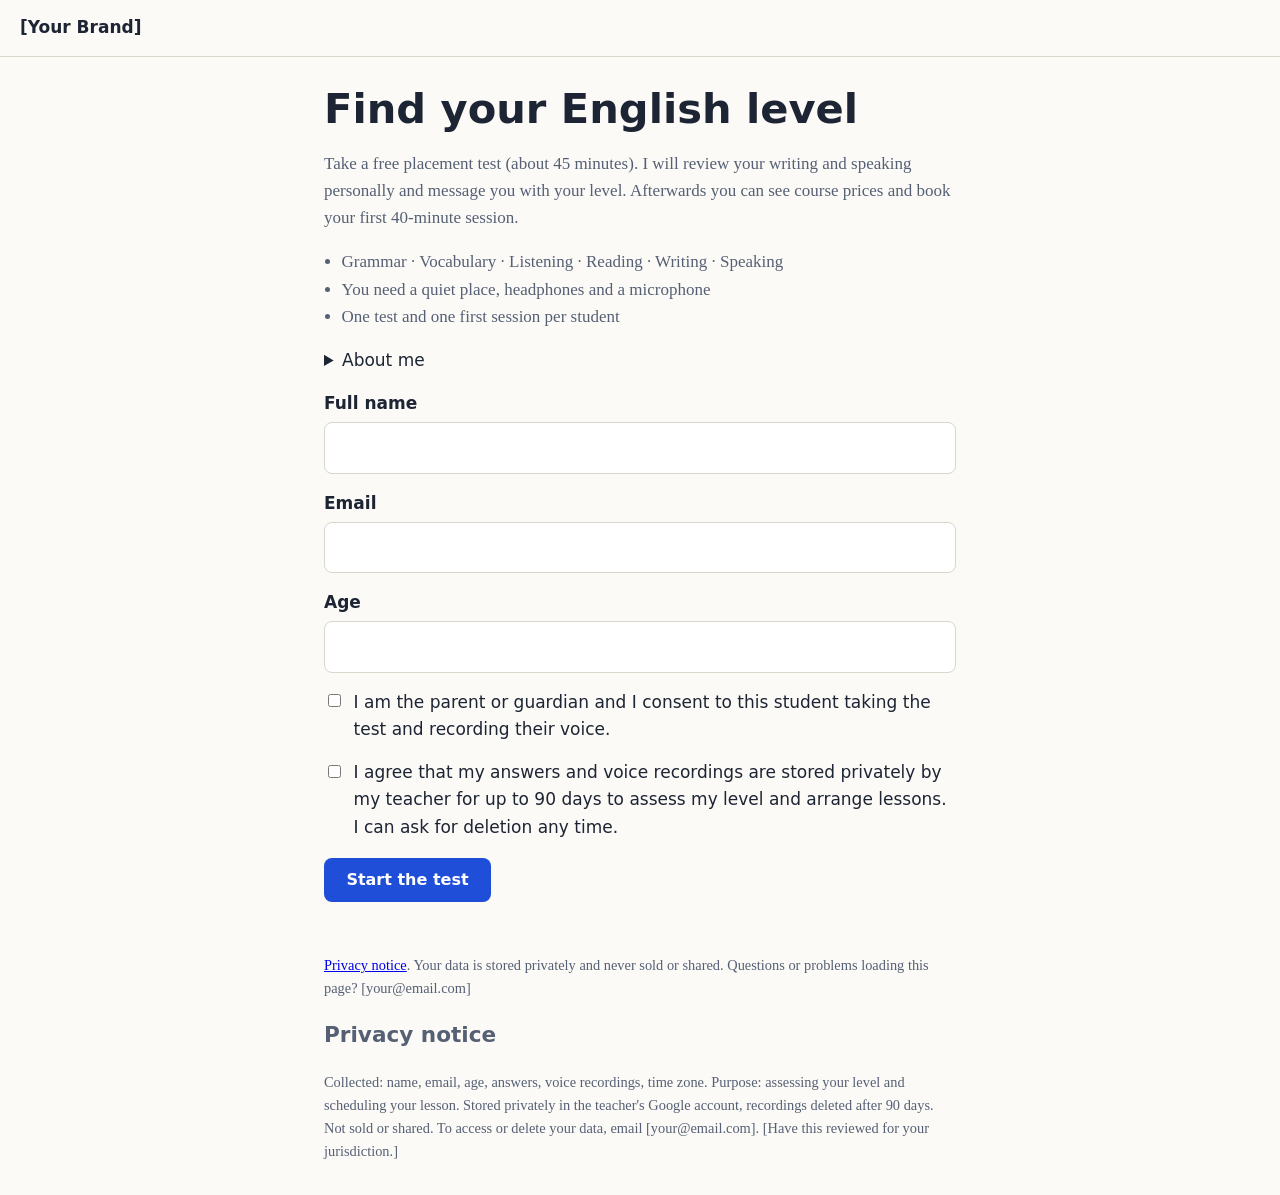
==== index.html @ 32a197d1 "Add files via upload" ====
<!doctype html>
<html lang="en"><head><meta charset="utf-8">
<meta name="viewport" content="width=device-width, initial-scale=1, viewport-fit=cover">
<meta http-equiv="Content-Security-Policy" content="default-src 'none'; script-src 'self'; style-src 'self'; img-src 'self' data:; media-src 'self' blob:; connect-src https://script.google.com https://script.googleusercontent.com; base-uri 'none'; form-action 'none'">
<meta name="referrer" content="no-referrer">
<title>[Your Brand] · English Placement Test</title>
<link rel="stylesheet" href="style.css"></head>
<body>
<header class="top"><strong>[Your Brand]</strong><span id="timer" hidden aria-live="off"></span></header>
<main id="app">

<section id="s-intro">
 <h1>Find your English level</h1>
 <p class="lead">Take a free placement test (about 45 minutes). I will review your writing and speaking personally and message you with your level. Afterwards you can see course prices and book your first 40-minute session.</p>
 <ul class="meta"><li>Grammar · Vocabulary · Listening · Reading · Writing · Speaking</li><li>You need a quiet place, headphones and a microphone</li><li>One test and one first session per student</li></ul>
 <details><summary>About me</summary><p>[Your short bio. Full resume coming soon.]</p><p><a href="resume.html">View my resume</a></p></details>
 <form id="f-start" novalidate>
  <label>Full name<input id="name" required maxlength="80" autocomplete="name"></label>
  <label>Email<input id="email" type="email" required maxlength="120" autocomplete="email"></label>
  <label>Age<input id="age" type="number" min="13" max="99" required inputmode="numeric"></label>
  <label id="guardian-row" hidden class="check"><input type="checkbox" id="guardian"> I am the parent or guardian and I consent to this student taking the test and recording their voice.</label>
  <label class="check"><input type="checkbox" id="consent" required> I agree that my answers and voice recordings are stored privately by my teacher for up to 90 days to assess my level and arrange lessons. I can ask for deletion any time.</label>
  <label class="hp">Leave this empty<input id="hp" tabindex="-1" autocomplete="off"></label>
  <p id="err-start" class="err" role="alert"></p>
  <button class="btn" type="submit">Start the test</button>
 </form>
</section>

<section id="s-test" hidden>
 <p id="progress" class="prog"></p>
 <h2 id="sec-title"></h2>
 <div id="sec-body"></div>
 <div class="nav"><button class="btn ghost" id="prev">Back</button><button class="btn" id="next">Next</button></div>
 <p id="err-test" class="err" role="alert"></p>
</section>

<section id="s-done" hidden>
 <h2>Thank you!</h2>
 <p class="lead">Your test was sent. I will review your writing and speaking and message you with your level by email.</p>
 <p>You can already see the courses and book your first session.</p>
 <button class="btn" id="to-book">See courses and book</button>
</section>

<section id="s-book" hidden>
 <h2>Courses and first session</h2>
 <div id="pricing" class="card"></div>
 <h2>Choose your first session (40 min)</h2>
 <p id="tzinfo" class="lead"></p>
 <div id="slots" class="slots"></div>
 <p id="err-book" class="err" role="alert"></p>
 <p id="booked" class="ok" role="status"></p>
</section>
</main>
<footer><p><a href="#privacy">Privacy notice</a>. Your data is stored privately and never sold or shared. Questions or problems loading this page? [your@email.com]</p><h2 id="privacy">Privacy notice</h2><p>Collected: name, email, age, answers, voice recordings, time zone. Purpose: assessing your level and scheduling your lesson. Stored privately in the teacher's Google account, recordings deleted after 90 days. Not sold or shared. To access or delete your data, email [your@email.com]. [Have this reviewed for your jurisdiction.]</p></footer>
<script src="app.js" defer></script>
</body></html>
---- style.css ----
:root{--bg:#fbfaf7;--ink:#1d2433;--mut:#566074;--acc:#1f4fd8;--acc-ink:#fff;--line:#d9d6cc;--card:#fff;--bad:#b3261e;--ok:#17653a;color-scheme:light dark}
@media(prefers-color-scheme:dark){:root{--bg:#14171f;--ink:#eef0f5;--mut:#aab2c3;--acc:#8fb0ff;--acc-ink:#0b1020;--line:#323847;--card:#1b1f2a;--bad:#ff9a92;--ok:#7be0a3}}
*{box-sizing:border-box}html{padding-top:env(safe-area-inset-top,0)}
body{margin:0;background:var(--bg);color:var(--ink);font:1.0625rem/1.6 Georgia,"Times New Roman",serif}
main{max-width:42rem;margin:0 auto;padding:1.25rem}
h1,h2,.btn,label,.top,.prog,summary{font-family:system-ui,-apple-system,"Segoe UI",sans-serif}
h1{font-size:clamp(1.8rem,5vw,2.6rem);line-height:1.15;margin:.5rem 0}
.lead{color:var(--mut)}
.top{display:flex;justify-content:space-between;padding:.9rem 1.25rem;border-bottom:1px solid var(--line);position:sticky;top:0;background:var(--bg)}
#timer{font-variant-numeric:tabular-nums;font-weight:600}
label{display:block;margin:1rem 0;font-weight:600}
input:not([type=checkbox]):not([type=radio]),textarea{display:block;width:100%;margin-top:.3rem;padding:.7rem;font:inherit;color:var(--ink);background:var(--card);border:1px solid var(--line);border-radius:8px}
textarea{min-height:12rem}
.check{font-weight:400;display:flex;gap:.6rem;align-items:flex-start}.check input{margin-top:.35rem}
.btn{background:var(--acc);color:var(--acc-ink);border:0;border-radius:8px;padding:.8rem 1.4rem;font-size:1rem;font-weight:600;cursor:pointer;min-height:44px}
.btn.ghost{background:transparent;color:var(--ink);border:1px solid var(--line)}.btn:disabled{opacity:.5}
:focus-visible{outline:3px solid var(--acc);outline-offset:2px}
.nav{display:flex;justify-content:space-between;margin-top:1.5rem}
.opt{display:flex;gap:.6rem;padding:.7rem;border:1px solid var(--line);border-radius:8px;margin:.4rem 0;background:var(--card);font-weight:400}
.q{margin:1.5rem 0}.prog{color:var(--mut);margin:0}
.err{color:var(--bad)}.ok{color:var(--ok);font-weight:600}
.card{background:var(--card);border:1px solid var(--line);border-radius:12px;padding:1rem 1.25rem}
.slots{display:grid;grid-template-columns:repeat(auto-fill,minmax(11rem,1fr));gap:.6rem}
.slots .btn{background:var(--card);color:var(--ink);border:1px solid var(--acc)}
.meta{color:var(--mut);padding-left:1.1rem}.hp{position:absolute;left:-9999px}
footer{max-width:42rem;margin:2rem auto;padding:0 1.25rem;color:var(--mut);font-size:.9rem}
.rec{display:flex;gap:.6rem;align-items:center;flex-wrap:wrap}
@media(prefers-reduced-motion:no-preference){.btn{transition:opacity .15s}}
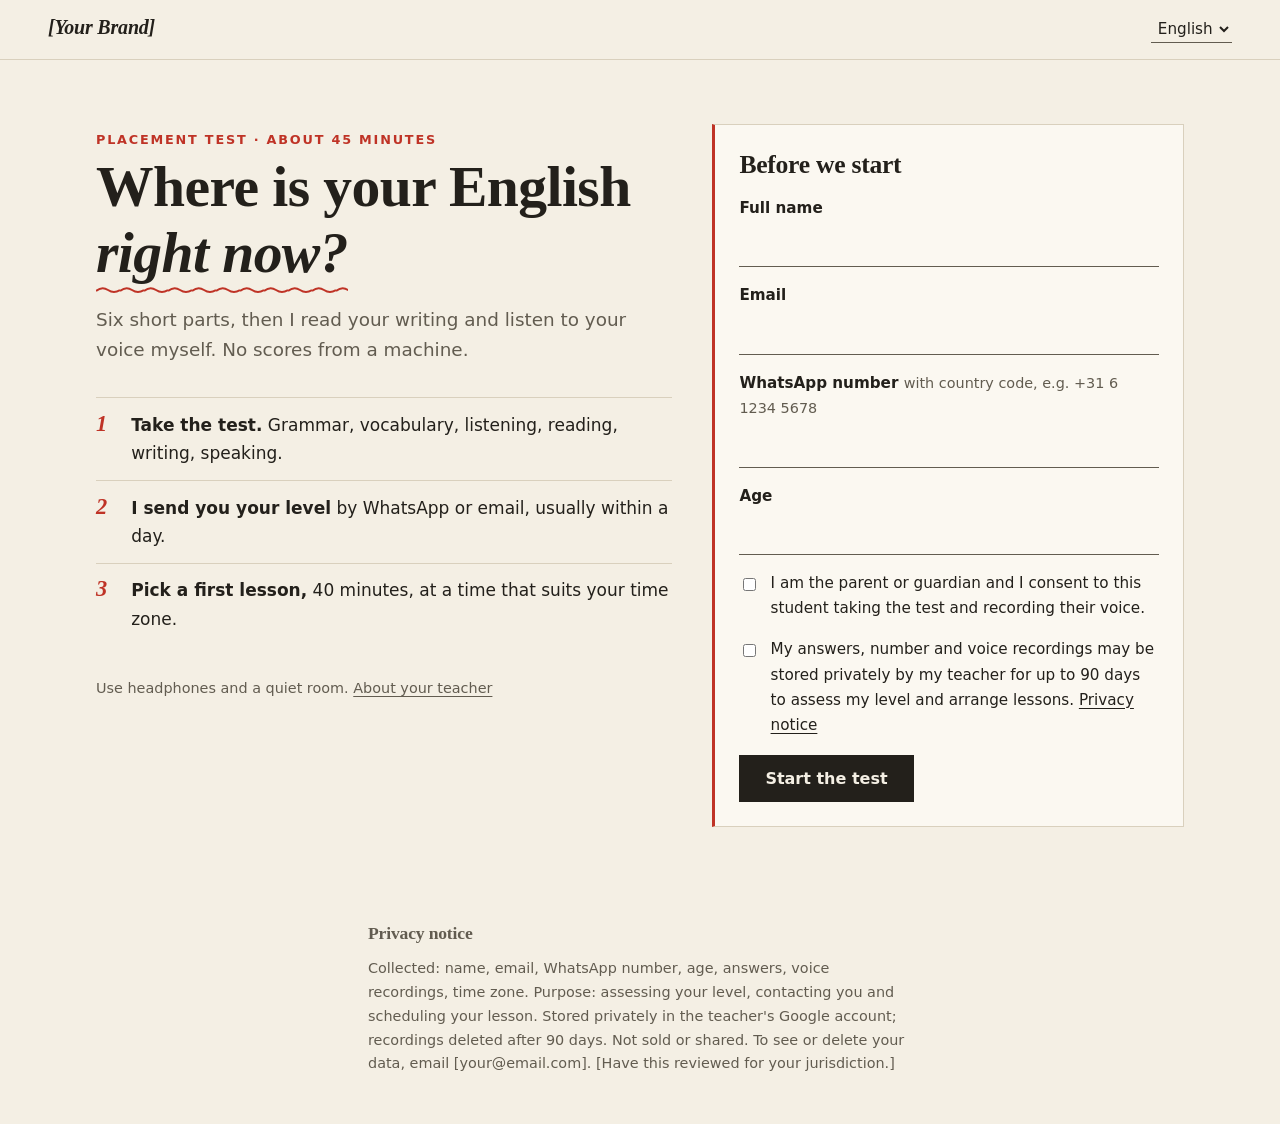
==== commit f37dafc1: "Add files via upload" ====
--- a/index.html
+++ b/index.html
@@ -3,54 +3,66 @@
 <meta name="viewport" content="width=device-width, initial-scale=1, viewport-fit=cover">
 <meta http-equiv="Content-Security-Policy" content="default-src 'none'; script-src 'self'; style-src 'self'; img-src 'self' data:; media-src 'self' blob:; connect-src https://script.google.com https://script.googleusercontent.com; base-uri 'none'; form-action 'none'">
 <meta name="referrer" content="no-referrer">
-<title>[Your Brand] · English Placement Test</title>
+<title>[Your Brand] · English placement test</title>
 <link rel="stylesheet" href="style.css"></head>
 <body>
-<header class="top"><strong>[Your Brand]</strong><span id="timer" hidden aria-live="off"></span></header>
+<header class="top"><a class="brand" href="index.html">[Your Brand]</a><span class="tools"><select id="lang" aria-label="Language / Dil / اللغة / زبان"><option value="en">English</option><option value="tr">Türkçe</option><option value="ar">العربية</option><option value="fa">فارسی</option></select><span id="timer" hidden></span></span></header>
 <main id="app">
 
-<section id="s-intro">
- <h1>Find your English level</h1>
- <p class="lead">Take a free placement test (about 45 minutes). I will review your writing and speaking personally and message you with your level. Afterwards you can see course prices and book your first 40-minute session.</p>
- <ul class="meta"><li>Grammar · Vocabulary · Listening · Reading · Writing · Speaking</li><li>You need a quiet place, headphones and a microphone</li><li>One test and one first session per student</li></ul>
- <details><summary>About me</summary><p>[Your short bio. Full resume coming soon.]</p><p><a href="resume.html">View my resume</a></p></details>
- <form id="f-start" novalidate>
-  <label>Full name<input id="name" required maxlength="80" autocomplete="name"></label>
-  <label>Email<input id="email" type="email" required maxlength="120" autocomplete="email"></label>
-  <label>Age<input id="age" type="number" min="13" max="99" required inputmode="numeric"></label>
-  <label id="guardian-row" hidden class="check"><input type="checkbox" id="guardian"> I am the parent or guardian and I consent to this student taking the test and recording their voice.</label>
-  <label class="check"><input type="checkbox" id="consent" required> I agree that my answers and voice recordings are stored privately by my teacher for up to 90 days to assess my level and arrange lessons. I can ask for deletion any time.</label>
+<section id="s-intro" class="split">
+ <div class="side">
+  <p class="eyebrow" data-i18n="eyebrow">Placement test · about 45 minutes</p>
+  <h1><span data-i18n="h1a">Where is your English</span> <span class="mark" data-i18n="h1b">right now?</span></h1>
+  <p class="lead" data-i18n="lead">Six short parts, then I read your writing and listen to your voice myself. No scores from a machine.</p>
+  <ol class="steps">
+   <li><div><b data-i18n="st1a">Take the test.</b> <span data-i18n="st1b">Grammar, vocabulary, listening, reading, writing, speaking.</span></div></li>
+   <li><div><b data-i18n="st2a">I send you your level</b> <span data-i18n="st2b">by WhatsApp or email, usually within a day.</span></div></li>
+   <li><div><b data-i18n="st3a">Pick a first lesson,</b> <span data-i18n="st3b">40 minutes, at a time that suits your time zone.</span></div></li>
+  </ol>
+  <p class="small"><span data-i18n="tips">Use headphones and a quiet room.</span> <a href="resume.html" data-i18n="aboutLink">About your teacher</a></p>
+ </div>
+ <form id="f-start" class="sheet" novalidate>
+  <h2 data-i18n="before">Before we start</h2>
+  <label><span data-i18n="lName">Full name</span><input id="name" required maxlength="80" autocomplete="name"></label>
+  <label><span data-i18n="lEmail">Email</span><input id="email" type="email" required maxlength="120" autocomplete="email"></label>
+  <label><span data-i18n="lPhone">WhatsApp number</span> <span class="hint" data-i18n="hPhone">with country code, e.g. +31 6 1234 5678</span><input id="phone" type="tel" required maxlength="25" autocomplete="tel"></label>
+  <label><span data-i18n="lAge">Age</span><input id="age" type="number" min="13" max="99" required inputmode="numeric"></label>
+  <label id="guardian-row" hidden class="check"><input type="checkbox" id="guardian"> <span data-i18n="guardian">I am the parent or guardian and I consent to this student taking the test and recording their voice.</span></label>
+  <label class="check"><input type="checkbox" id="consent" required> <span><span data-i18n="consent">My answers, number and voice recordings may be stored privately by my teacher for up to 90 days to assess my level and arrange lessons.</span> <a href="#privacy" data-i18n="privLink">Privacy notice</a></span></label>
   <label class="hp">Leave this empty<input id="hp" tabindex="-1" autocomplete="off"></label>
   <p id="err-start" class="err" role="alert"></p>
-  <button class="btn" type="submit">Start the test</button>
+  <button class="btn" type="submit" data-i18n="start">Start the test</button>
  </form>
 </section>
 
-<section id="s-test" hidden>
- <p id="progress" class="prog"></p>
+<section id="s-test" hidden class="narrow">
+ <p id="progress" class="stamp"></p>
  <h2 id="sec-title"></h2>
  <div id="sec-body"></div>
- <div class="nav"><button class="btn ghost" id="prev">Back</button><button class="btn" id="next">Next</button></div>
+ <div class="nav"><button class="btn ghost" id="prev" data-i18n="back">Back</button><button class="btn" id="next" data-i18n="next">Next</button></div>
  <p id="err-test" class="err" role="alert"></p>
 </section>
 
-<section id="s-done" hidden>
- <h2>Thank you!</h2>
- <p class="lead">Your test was sent. I will review your writing and speaking and message you with your level by email.</p>
- <p>You can already see the courses and book your first session.</p>
- <button class="btn" id="to-book">See courses and book</button>
+<section id="s-done" hidden class="narrow">
+ <p class="eyebrow" data-i18n="doneEy">Test received</p>
+ <h2 data-i18n="doneH">Thank you. I'll take it from here.</h2>
+ <p class="lead" data-i18n="doneP">I'll read your writing and listen to your recordings, then message you your level. You can already see the courses and book your first lesson.</p>
+ <button class="btn" id="to-book" data-i18n="toBook">See courses and book</button>
 </section>
 
-<section id="s-book" hidden>
- <h2>Courses and first session</h2>
- <div id="pricing" class="card"></div>
- <h2>Choose your first session (40 min)</h2>
- <p id="tzinfo" class="lead"></p>
- <div id="slots" class="slots"></div>
+<section id="s-book" hidden class="narrow">
+ <p class="eyebrow" data-i18n="bookEy">One first lesson per student</p>
+ <h2 data-i18n="bookH1">Courses</h2>
+ <div id="pricing" class="prices"></div>
+ <h2><span data-i18n="bookH2">Pick your first lesson</span> <span class="hint" data-i18n="hMin">40 minutes</span></h2>
+ <p id="tzinfo" class="small"></p>
+ <div id="slots"></div>
+ <div id="confirm" hidden class="sheet"><p id="confirm-t"></p><button class="btn" id="confirm-b" data-i18n="confirmB">Confirm booking</button> <button class="btn ghost" id="confirm-c" data-i18n="confirmC">Choose another</button></div>
  <p id="err-book" class="err" role="alert"></p>
  <p id="booked" class="ok" role="status"></p>
 </section>
 </main>
-<footer><p><a href="#privacy">Privacy notice</a>. Your data is stored privately and never sold or shared. Questions or problems loading this page? [your@email.com]</p><h2 id="privacy">Privacy notice</h2><p>Collected: name, email, age, answers, voice recordings, time zone. Purpose: assessing your level and scheduling your lesson. Stored privately in the teacher's Google account, recordings deleted after 90 days. Not sold or shared. To access or delete your data, email [your@email.com]. [Have this reviewed for your jurisdiction.]</p></footer>
+<footer><h2 id="privacy" data-i18n="privH">Privacy notice</h2><p data-i18n="privP">Collected: name, email, WhatsApp number, age, answers, voice recordings, time zone. Purpose: assessing your level, contacting you and scheduling your lesson. Stored privately in the teacher's Google account; recordings deleted after 90 days. Not sold or shared. To see or delete your data, email [your@email.com]. [Have this reviewed for your jurisdiction.]</p></footer>
+<script src="i18n.js" defer></script>
 <script src="app.js" defer></script>
 </body></html>
--- a/style.css
+++ b/style.css
@@ -1,28 +1,62 @@
-:root{--bg:#fbfaf7;--ink:#1d2433;--mut:#566074;--acc:#1f4fd8;--acc-ink:#fff;--line:#d9d6cc;--card:#fff;--bad:#b3261e;--ok:#17653a;color-scheme:light dark}
-@media(prefers-color-scheme:dark){:root{--bg:#14171f;--ink:#eef0f5;--mut:#aab2c3;--acc:#8fb0ff;--acc-ink:#0b1020;--line:#323847;--card:#1b1f2a;--bad:#ff9a92;--ok:#7be0a3}}
+:root{--paper:#f4efe4;--sheet:#fbf8f1;--ink:#23201b;--mut:#625c50;--line:#d9d0bd;--red:#bf3326;--btn:#23201b;--btn-ink:#f4efe4;--ok:#1f6a3d;color-scheme:light dark;
+--serif:"Iowan Old Style","Palatino Linotype",Palatino,"Book Antiqua",Georgia,serif;--sans:system-ui,-apple-system,"Segoe UI",Roboto,sans-serif}
+@media(prefers-color-scheme:dark){:root{--paper:#1a1915;--sheet:#23211c;--ink:#ece6d6;--mut:#aaa291;--line:#3a372f;--red:#ff8a7a;--btn:#ece6d6;--btn-ink:#1a1915;--ok:#7be0a3}}
 *{box-sizing:border-box}html{padding-top:env(safe-area-inset-top,0)}
-body{margin:0;background:var(--bg);color:var(--ink);font:1.0625rem/1.6 Georgia,"Times New Roman",serif}
-main{max-width:42rem;margin:0 auto;padding:1.25rem}
-h1,h2,.btn,label,.top,.prog,summary{font-family:system-ui,-apple-system,"Segoe UI",sans-serif}
-h1{font-size:clamp(1.8rem,5vw,2.6rem);line-height:1.15;margin:.5rem 0}
-.lead{color:var(--mut)}
-.top{display:flex;justify-content:space-between;padding:.9rem 1.25rem;border-bottom:1px solid var(--line);position:sticky;top:0;background:var(--bg)}
-#timer{font-variant-numeric:tabular-nums;font-weight:600}
-label{display:block;margin:1rem 0;font-weight:600}
-input:not([type=checkbox]):not([type=radio]),textarea{display:block;width:100%;margin-top:.3rem;padding:.7rem;font:inherit;color:var(--ink);background:var(--card);border:1px solid var(--line);border-radius:8px}
-textarea{min-height:12rem}
-.check{font-weight:400;display:flex;gap:.6rem;align-items:flex-start}.check input{margin-top:.35rem}
-.btn{background:var(--acc);color:var(--acc-ink);border:0;border-radius:8px;padding:.8rem 1.4rem;font-size:1rem;font-weight:600;cursor:pointer;min-height:44px}
-.btn.ghost{background:transparent;color:var(--ink);border:1px solid var(--line)}.btn:disabled{opacity:.5}
-:focus-visible{outline:3px solid var(--acc);outline-offset:2px}
-.nav{display:flex;justify-content:space-between;margin-top:1.5rem}
-.opt{display:flex;gap:.6rem;padding:.7rem;border:1px solid var(--line);border-radius:8px;margin:.4rem 0;background:var(--card);font-weight:400}
-.q{margin:1.5rem 0}.prog{color:var(--mut);margin:0}
-.err{color:var(--bad)}.ok{color:var(--ok);font-weight:600}
-.card{background:var(--card);border:1px solid var(--line);border-radius:12px;padding:1rem 1.25rem}
-.slots{display:grid;grid-template-columns:repeat(auto-fill,minmax(11rem,1fr));gap:.6rem}
-.slots .btn{background:var(--card);color:var(--ink);border:1px solid var(--acc)}
-.meta{color:var(--mut);padding-left:1.1rem}.hp{position:absolute;left:-9999px}
-footer{max-width:42rem;margin:2rem auto;padding:0 1.25rem;color:var(--mut);font-size:.9rem}
-.rec{display:flex;gap:.6rem;align-items:center;flex-wrap:wrap}
-@media(prefers-reduced-motion:no-preference){.btn{transition:opacity .15s}}
+body{margin:0;background:var(--paper);color:var(--ink);font:1.0625rem/1.65 var(--sans)}
+h1,h2,h3,.brand{font-family:var(--serif);font-weight:600;line-height:1.15;letter-spacing:-.01em}
+h1{font-size:clamp(2.2rem,6vw,3.6rem);margin:.4rem 0 1rem}h2{font-size:1.6rem;margin:2rem 0 .6rem}h3{font-size:1.1rem;margin:1.4rem 0 .4rem}
+a{color:inherit;text-underline-offset:3px}
+.top{display:flex;justify-content:space-between;align-items:baseline;padding:1rem clamp(1rem,4vw,3rem);border-bottom:1px solid var(--line);position:sticky;top:0;background:var(--paper);z-index:5}
+.brand{font-size:1.25rem;text-decoration:none;font-style:italic}
+#timer{font:600 1.1rem var(--serif);font-variant-numeric:tabular-nums;border-bottom:2px solid var(--red)}
+main{padding:clamp(1.25rem,4vw,3rem)}.narrow{max-width:40rem;margin:0 auto}
+.split{display:grid;gap:2.5rem;max-width:68rem;margin:0 auto}
+@media(min-width:56rem){.split{grid-template-columns:1.1fr .9fr;align-items:start}.side{padding-top:1.5rem}}
+.eyebrow{font:600 .8rem var(--sans);letter-spacing:.14em;text-transform:uppercase;color:var(--red);margin:0}
+.mark{font-style:italic;background:url("data:image/svg+xml,%3Csvg xmlns='http://www.w3.org/2000/svg' width='24' height='8'%3E%3Cpath d='M0 5 Q6 0 12 4 T24 4' fill='none' stroke='%23bf3326' stroke-width='2'/%3E%3C/svg%3E") repeat-x 0 100%;padding-bottom:.18em}
+.lead{font-size:1.15rem;color:var(--mut);max-width:34rem}.small,.hint{font-size:.9rem;color:var(--mut);font-weight:400}
+.steps{list-style:none;counter-reset:s;padding:0;margin:2rem 0}
+.steps li{counter-increment:s;display:grid;grid-template-columns:2.2rem 1fr;padding:.8rem 0;border-top:1px solid var(--line)}
+.steps li:before{content:counter(s);font:italic 600 1.4rem var(--serif);color:var(--red)}
+.sheet{background:var(--sheet);border:1px solid var(--line);border-inline-start:3px solid var(--red);padding:1.25rem 1.5rem 1.5rem;margin-top:1rem}
+.sheet h2{margin-top:.3rem}
+label{display:block;margin:1rem 0;font-weight:600;font-size:.95rem}
+input:not([type=checkbox]):not([type=radio]),textarea{display:block;width:100%;margin-top:.3rem;padding:.65rem .1rem;font:1.05rem var(--sans);color:var(--ink);background:transparent;border:0;border-bottom:1.5px solid var(--mut);border-radius:0}
+input:focus,textarea:focus{outline:none;border-bottom-color:var(--red);box-shadow:0 2px 0 var(--red)}
+textarea{min-height:15rem;line-height:2rem;padding:.2rem .5rem;border:1px solid var(--line);background:linear-gradient(transparent 1.95rem,var(--line) 1.95rem) 0 0/100% 2rem local}
+.check{display:flex;gap:.7rem;align-items:flex-start;font-weight:400}.check input{margin-top:.4rem;accent-color:var(--red)}
+.btn{font:600 1rem var(--sans);background:var(--btn);color:var(--btn-ink);border:2px solid var(--btn);padding:.75rem 1.5rem;min-height:46px;cursor:pointer}
+.btn:hover:not(:disabled){background:var(--red);border-color:var(--red);color:#fff}.btn.ghost{background:transparent;color:var(--ink);border-color:var(--line)}.btn:disabled{opacity:.45;cursor:default}
+:focus-visible{outline:3px solid var(--red);outline-offset:3px}
+.nav{display:flex;justify-content:space-between;margin-top:2rem;padding-top:1rem;border-top:1px solid var(--line)}
+.stamp{display:inline-block;font:600 .8rem var(--sans);letter-spacing:.12em;text-transform:uppercase;border:1.5px solid var(--red);color:var(--red);padding:.2rem .6rem;transform:rotate(-1.5deg);margin:0}
+.q{margin:1.8rem 0}.q>p:first-child{font-family:var(--serif);font-size:1.2rem;margin-bottom:.6rem}
+.opt{display:flex;gap:.7rem;padding:.6rem .8rem;border:1px solid var(--line);margin:.35rem 0;font-weight:400;cursor:pointer}
+.opt:has(input:checked){border-color:var(--red);background:var(--sheet)}.opt input{accent-color:var(--red)}
+.passage{border-inline-start:3px solid var(--line);padding:.2rem 1.2rem;font-family:var(--serif);font-size:1.15rem}
+.rec{display:flex;gap:.8rem;align-items:center;flex-wrap:wrap}
+.prices{border-top:2px solid var(--ink)}.prices p{margin:.5rem 0}
+.prices .row{display:flex;align-items:baseline;gap:.5rem;padding:.5rem 0}.prices .row i{flex:1;border-bottom:2px dotted var(--line)}.prices .row b{font-family:var(--serif)}
+.day{font-style:italic}.times{display:flex;flex-wrap:wrap;gap:.5rem}
+.time{font:600 1rem var(--sans);background:transparent;color:var(--ink);border:1.5px solid var(--ink);padding:.5rem .9rem;min-height:44px;cursor:pointer}
+.time:hover{background:var(--ink);color:var(--paper)}
+.err{color:var(--red);font-weight:600}.ok{color:var(--ok);font:600 1.2rem var(--serif)}
+.hp{position:absolute;left:-9999px}
+footer{max-width:40rem;margin:3rem auto;padding:0 clamp(1.25rem,4vw,3rem);color:var(--mut);font-size:.9rem}footer h2{font-size:1.1rem}
+
+.tools{display:flex;gap:1.2rem;align-items:baseline}
+select{font:.95rem var(--sans);color:var(--ink);background:transparent;border:0;border-bottom:1.5px solid var(--mut);padding:.2rem;cursor:pointer}select option{background:var(--sheet)}
+input[type=email],input[type=tel],input[type=number]{direction:ltr;text-align:start}
+html[dir=rtl]{--serif:"Noto Naskh Arabic","Segoe UI",Tahoma,system-ui,sans-serif;--sans:"Segoe UI",Tahoma,"Noto Sans Arabic",system-ui,sans-serif}
+html[dir=rtl] *{letter-spacing:0!important;font-style:normal!important}html[dir=rtl] body{line-height:1.85}
+html[dir=rtl] .stamp{transform:rotate(1.5deg)}html[dir=rtl] .eyebrow{text-transform:none}
+/* CV page */
+.cv{display:grid;gap:2.5rem;max-width:62rem;margin:0 auto}
+@media(min-width:50rem){.cv{grid-template-columns:16rem 1fr;align-items:start}#cv-side{position:sticky;top:5rem}}
+.photo{width:9rem;height:9rem;object-fit:cover;border:1px solid var(--line);margin-bottom:1rem}
+#cv-side h1{font-size:2rem;margin:.2rem 0}.contact{list-style:none;padding:0;margin:0 0 1.5rem}.contact li{padding:.15rem 0;overflow-wrap:anywhere;direction:ltr;text-align:start}
+.cvh{font:600 .8rem var(--sans);letter-spacing:.14em;text-transform:uppercase;color:var(--red);margin:2rem 0 .6rem}#cv-main .cvh:first-child{margin-top:0}
+.item{padding:.9rem 0;border-top:1px solid var(--line)}.item p{margin:.2rem 0}.it-title{font:600 1.2rem var(--serif)}.it-meta{color:var(--mut);font-size:.95rem}
+.tags{list-style:none;padding:0;margin:0;display:flex;flex-wrap:wrap;gap:.2rem .6rem}.tags li+li:before{content:"/";color:var(--red);margin-inline-end:.6rem}
+a.btn{display:inline-block;text-decoration:none}
+html[dir=rtl] .cvh{text-transform:none}
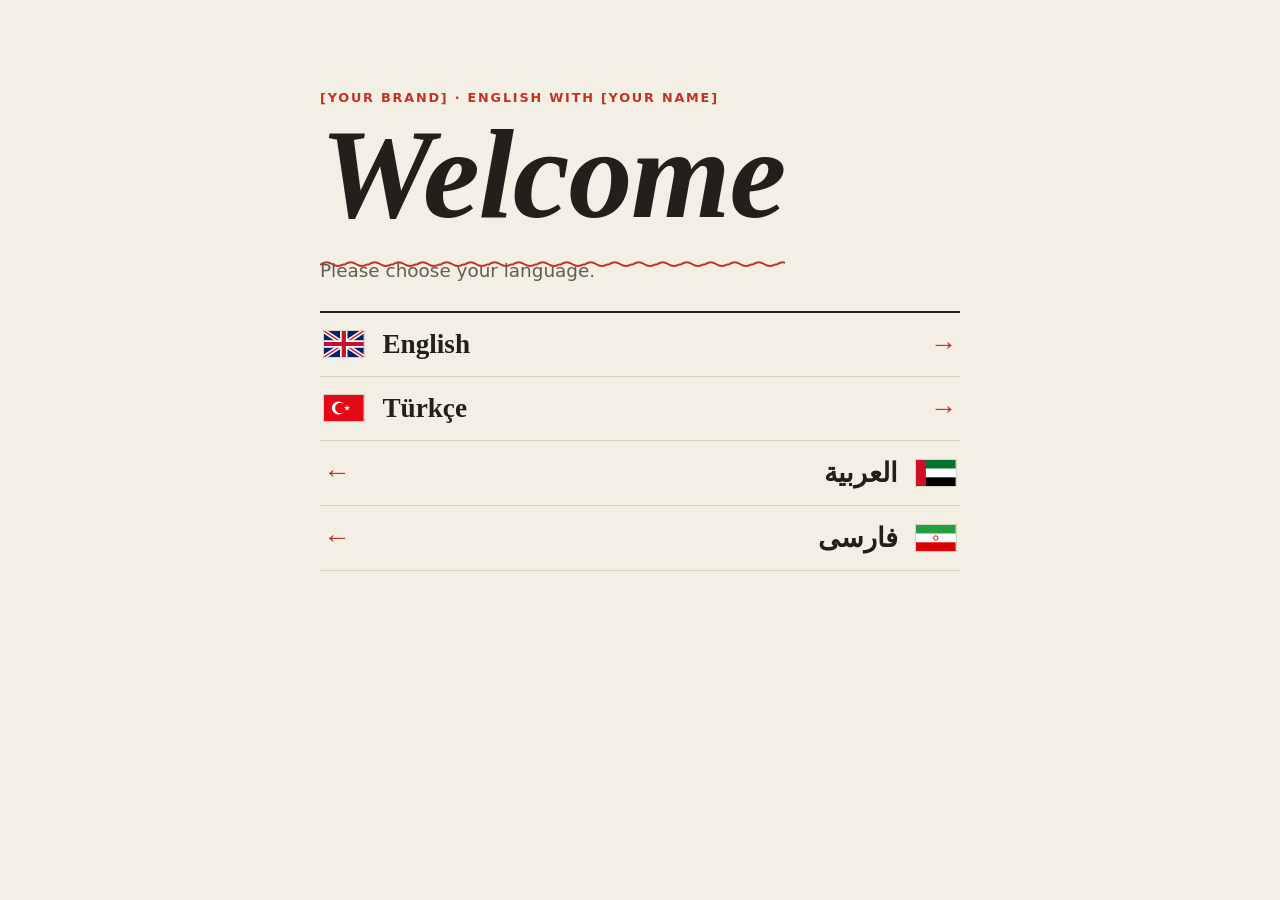
==== commit e444f0d1: "Add files via upload" ====
--- a/index.html
+++ b/index.html
@@ -1,68 +1,21 @@
 <!doctype html>
 <html lang="en"><head><meta charset="utf-8">
 <meta name="viewport" content="width=device-width, initial-scale=1, viewport-fit=cover">
-<meta http-equiv="Content-Security-Policy" content="default-src 'none'; script-src 'self'; style-src 'self'; img-src 'self' data:; media-src 'self' blob:; connect-src https://script.google.com https://script.googleusercontent.com; base-uri 'none'; form-action 'none'">
+<meta http-equiv="Content-Security-Policy" content="default-src 'none'; script-src 'self'; style-src 'self'; img-src 'self' data:; base-uri 'none'; form-action 'none'">
 <meta name="referrer" content="no-referrer">
-<title>[Your Brand] · English placement test</title>
+<title>Welcome · [Your Brand]</title>
 <link rel="stylesheet" href="style.css"></head>
 <body>
-<header class="top"><a class="brand" href="index.html">[Your Brand]</a><span class="tools"><select id="lang" aria-label="Language / Dil / اللغة / زبان"><option value="en">English</option><option value="tr">Türkçe</option><option value="ar">العربية</option><option value="fa">فارسی</option></select><span id="timer" hidden></span></span></header>
-<main id="app">
-
-<section id="s-intro" class="split">
- <div class="side">
-  <p class="eyebrow" data-i18n="eyebrow">Placement test · about 45 minutes</p>
-  <h1><span data-i18n="h1a">Where is your English</span> <span class="mark" data-i18n="h1b">right now?</span></h1>
-  <p class="lead" data-i18n="lead">Six short parts, then I read your writing and listen to your voice myself. No scores from a machine.</p>
-  <ol class="steps">
-   <li><div><b data-i18n="st1a">Take the test.</b> <span data-i18n="st1b">Grammar, vocabulary, listening, reading, writing, speaking.</span></div></li>
-   <li><div><b data-i18n="st2a">I send you your level</b> <span data-i18n="st2b">by WhatsApp or email, usually within a day.</span></div></li>
-   <li><div><b data-i18n="st3a">Pick a first lesson,</b> <span data-i18n="st3b">40 minutes, at a time that suits your time zone.</span></div></li>
-  </ol>
-  <p class="small"><span data-i18n="tips">Use headphones and a quiet room.</span> <a href="resume.html" data-i18n="aboutLink">About your teacher</a></p>
- </div>
- <form id="f-start" class="sheet" novalidate>
-  <h2 data-i18n="before">Before we start</h2>
-  <label><span data-i18n="lName">Full name</span><input id="name" required maxlength="80" autocomplete="name"></label>
-  <label><span data-i18n="lEmail">Email</span><input id="email" type="email" required maxlength="120" autocomplete="email"></label>
-  <label><span data-i18n="lPhone">WhatsApp number</span> <span class="hint" data-i18n="hPhone">with country code, e.g. +31 6 1234 5678</span><input id="phone" type="tel" required maxlength="25" autocomplete="tel"></label>
-  <label><span data-i18n="lAge">Age</span><input id="age" type="number" min="13" max="99" required inputmode="numeric"></label>
-  <label id="guardian-row" hidden class="check"><input type="checkbox" id="guardian"> <span data-i18n="guardian">I am the parent or guardian and I consent to this student taking the test and recording their voice.</span></label>
-  <label class="check"><input type="checkbox" id="consent" required> <span><span data-i18n="consent">My answers, number and voice recordings may be stored privately by my teacher for up to 90 days to assess my level and arrange lessons.</span> <a href="#privacy" data-i18n="privLink">Privacy notice</a></span></label>
-  <label class="hp">Leave this empty<input id="hp" tabindex="-1" autocomplete="off"></label>
-  <p id="err-start" class="err" role="alert"></p>
-  <button class="btn" type="submit" data-i18n="start">Start the test</button>
- </form>
-</section>
-
-<section id="s-test" hidden class="narrow">
- <p id="progress" class="stamp"></p>
- <h2 id="sec-title"></h2>
- <div id="sec-body"></div>
- <div class="nav"><button class="btn ghost" id="prev" data-i18n="back">Back</button><button class="btn" id="next" data-i18n="next">Next</button></div>
- <p id="err-test" class="err" role="alert"></p>
-</section>
-
-<section id="s-done" hidden class="narrow">
- <p class="eyebrow" data-i18n="doneEy">Test received</p>
- <h2 data-i18n="doneH">Thank you. I'll take it from here.</h2>
- <p class="lead" data-i18n="doneP">I'll read your writing and listen to your recordings, then message you your level. You can already see the courses and book your first lesson.</p>
- <button class="btn" id="to-book" data-i18n="toBook">See courses and book</button>
-</section>
-
-<section id="s-book" hidden class="narrow">
- <p class="eyebrow" data-i18n="bookEy">One first lesson per student</p>
- <h2 data-i18n="bookH1">Courses</h2>
- <div id="pricing" class="prices"></div>
- <h2><span data-i18n="bookH2">Pick your first lesson</span> <span class="hint" data-i18n="hMin">40 minutes</span></h2>
- <p id="tzinfo" class="small"></p>
- <div id="slots"></div>
- <div id="confirm" hidden class="sheet"><p id="confirm-t"></p><button class="btn" id="confirm-b" data-i18n="confirmB">Confirm booking</button> <button class="btn ghost" id="confirm-c" data-i18n="confirmC">Choose another</button></div>
- <p id="err-book" class="err" role="alert"></p>
- <p id="booked" class="ok" role="status"></p>
-</section>
+<main class="welcome">
+ <p class="eyebrow">[Your Brand] · English with [Your Name]</p>
+ <h1><span class="mark">Welcome</span></h1>
+ <p class="lead">Please choose your language.</p>
+ <ul class="langs">
+  <li lang="en"><a href="home.html" data-lang="en"><svg class="flag" viewBox="0 0 30 20" preserveAspectRatio="none" aria-hidden="true"><rect width="30" height="20" fill="#012169"/><path d="M0 0L30 20M30 0L0 20" stroke="#fff" stroke-width="3.4"/><path d="M0 0L30 20M30 0L0 20" stroke="#C8102E" stroke-width="1.1"/><path d="M15 0V20M0 10H30" stroke="#fff" stroke-width="5.6"/><path d="M15 0V20M0 10H30" stroke="#C8102E" stroke-width="3.2"/></svg><span>English</span></a></li>
+  <li lang="tr"><a href="home.html" data-lang="tr"><svg class="flag" viewBox="0 0 30 20" preserveAspectRatio="none" aria-hidden="true"><rect width="30" height="20" fill="#E30A17"/><circle cx="11" cy="10" r="5" fill="#fff"/><circle cx="12.4" cy="10" r="4" fill="#E30A17"/><polygon fill="#fff" points="17.5,7.6 18.06,9.24 19.78,9.26 18.4,10.29 18.91,11.94 17.5,10.95 16.09,11.94 16.6,10.29 15.22,9.26 16.94,9.24"/></svg><span>Türkçe</span></a></li>
+  <li lang="ar" dir="rtl"><a href="home.html" data-lang="ar"><svg class="flag" viewBox="0 0 30 20" preserveAspectRatio="none" aria-hidden="true"><rect width="30" height="6.67" fill="#00732F"/><rect y="6.67" width="30" height="6.67" fill="#fff"/><rect y="13.33" width="30" height="6.67" fill="#000"/><rect width="7.5" height="20" fill="#CE1126"/></svg><span>العربية</span></a></li>
+  <li lang="fa" dir="rtl"><a href="home.html" data-lang="fa"><svg class="flag" viewBox="0 0 30 20" preserveAspectRatio="none" aria-hidden="true"><rect width="30" height="6.67" fill="#239F40"/><rect y="6.67" width="30" height="6.67" fill="#fff"/><rect y="13.33" width="30" height="6.67" fill="#DA0000"/><circle cx="15" cy="10" r="1.7" fill="none" stroke="#DA0000" stroke-width=".7"/></svg><span>فارسی</span></a></li>
+ </ul>
 </main>
-<footer><h2 id="privacy" data-i18n="privH">Privacy notice</h2><p data-i18n="privP">Collected: name, email, WhatsApp number, age, answers, voice recordings, time zone. Purpose: assessing your level, contacting you and scheduling your lesson. Stored privately in the teacher's Google account; recordings deleted after 90 days. Not sold or shared. To see or delete your data, email [your@email.com]. [Have this reviewed for your jurisdiction.]</p></footer>
-<script src="i18n.js" defer></script>
-<script src="app.js" defer></script>
-</body></html>
+<script src="welcome.js" defer></script>
+</body></html>
--- a/style.css
+++ b/style.css
@@ -60,3 +60,26 @@
 .tags{list-style:none;padding:0;margin:0;display:flex;flex-wrap:wrap;gap:.2rem .6rem}.tags li+li:before{content:"/";color:var(--red);margin-inline-end:.6rem}
 a.btn{display:inline-block;text-decoration:none}
 html[dir=rtl] .cvh{text-transform:none}
+/* Procedural pages */
+.sr{position:absolute;left:-9999px}.row{display:flex;gap:1.2rem;align-items:center;flex-wrap:wrap}
+.welcome{max-width:46rem;margin:0 auto;padding:clamp(2rem,10vh,6rem) clamp(1.25rem,4vw,3rem) 3rem}
+.welcome h1{font-size:clamp(3.4rem,15vw,8rem);line-height:1;margin:.3rem 0 .6rem}
+.greets{font:italic 1.5rem var(--serif);color:var(--mut);margin:0 0 2rem}
+.langs{list-style:none;padding:0;margin:1.5rem 0 0;border-top:2px solid var(--ink)}
+.langs a{display:flex;justify-content:space-between;align-items:center;padding:1rem .2rem;font:600 1.7rem var(--serif);text-decoration:none;border-bottom:1px solid var(--line)}
+.langs a:after{content:"→";color:var(--red)}.langs [dir=rtl] a:after,.langs[dir=rtl] a:after,li[dir=rtl] a:after{content:"←"}
+.langs a:hover{padding-inline-start:.8rem;color:var(--red)}
+.bar{display:flex;gap:.3rem;margin:1rem 0 2rem}.bar i{flex:1;height:4px;background:var(--line)}.bar i.on{background:var(--red)}
+.big{font-size:clamp(1.7rem,5vw,2.4rem);margin:.5rem 0 1.2rem}.wiz input:not([type=checkbox]){font-size:1.5rem}
+.qtext{font:1.3rem/1.5 var(--serif);margin:1rem 0}
+/* flags + phone picker */
+.flag{width:2.6rem;height:1.75rem;border:1px solid var(--line);flex:none}
+.langs a{justify-content:flex-start;gap:1.1rem}.langs a:after{margin-inline-start:auto}
+.phonewrap{position:relative}.phone{display:flex;gap:.8rem;align-items:flex-end}.phone input{width:auto;flex:1;min-width:0;margin-top:0}
+.cc{display:flex;gap:.5rem;align-items:center;font:1.3rem var(--sans);background:transparent;color:var(--ink);border:0;border-bottom:1.5px solid var(--mut);padding:.65rem .2rem;cursor:pointer;min-height:50px;white-space:nowrap}
+.pop{position:absolute;left:0;top:100%;z-index:10;width:min(26rem,100%);background:var(--sheet);border:1px solid var(--ink)}
+.pop input{width:100%;margin:0;padding:.8rem;border:0;border-bottom:1px solid var(--line);font:1rem var(--sans)}
+.clist{list-style:none;margin:0;padding:0;max-height:18rem;overflow:auto}
+.clist button{display:flex;gap:.8rem;width:100%;align-items:center;text-align:start;padding:.55rem .8rem;min-height:44px;background:transparent;color:var(--ink);border:0;border-bottom:1px solid var(--line);font:1rem var(--sans);cursor:pointer}
+.clist button:hover,.clist button:focus-visible{background:var(--paper)}.nm{flex:1}.dl{color:var(--mut);direction:ltr}
+.fl{font-size:1.5rem;line-height:1;min-width:2rem}.fl.iso{font:600 .8rem var(--sans);border:1px solid var(--line);padding:.2rem .3rem;text-align:center;min-width:2rem}
